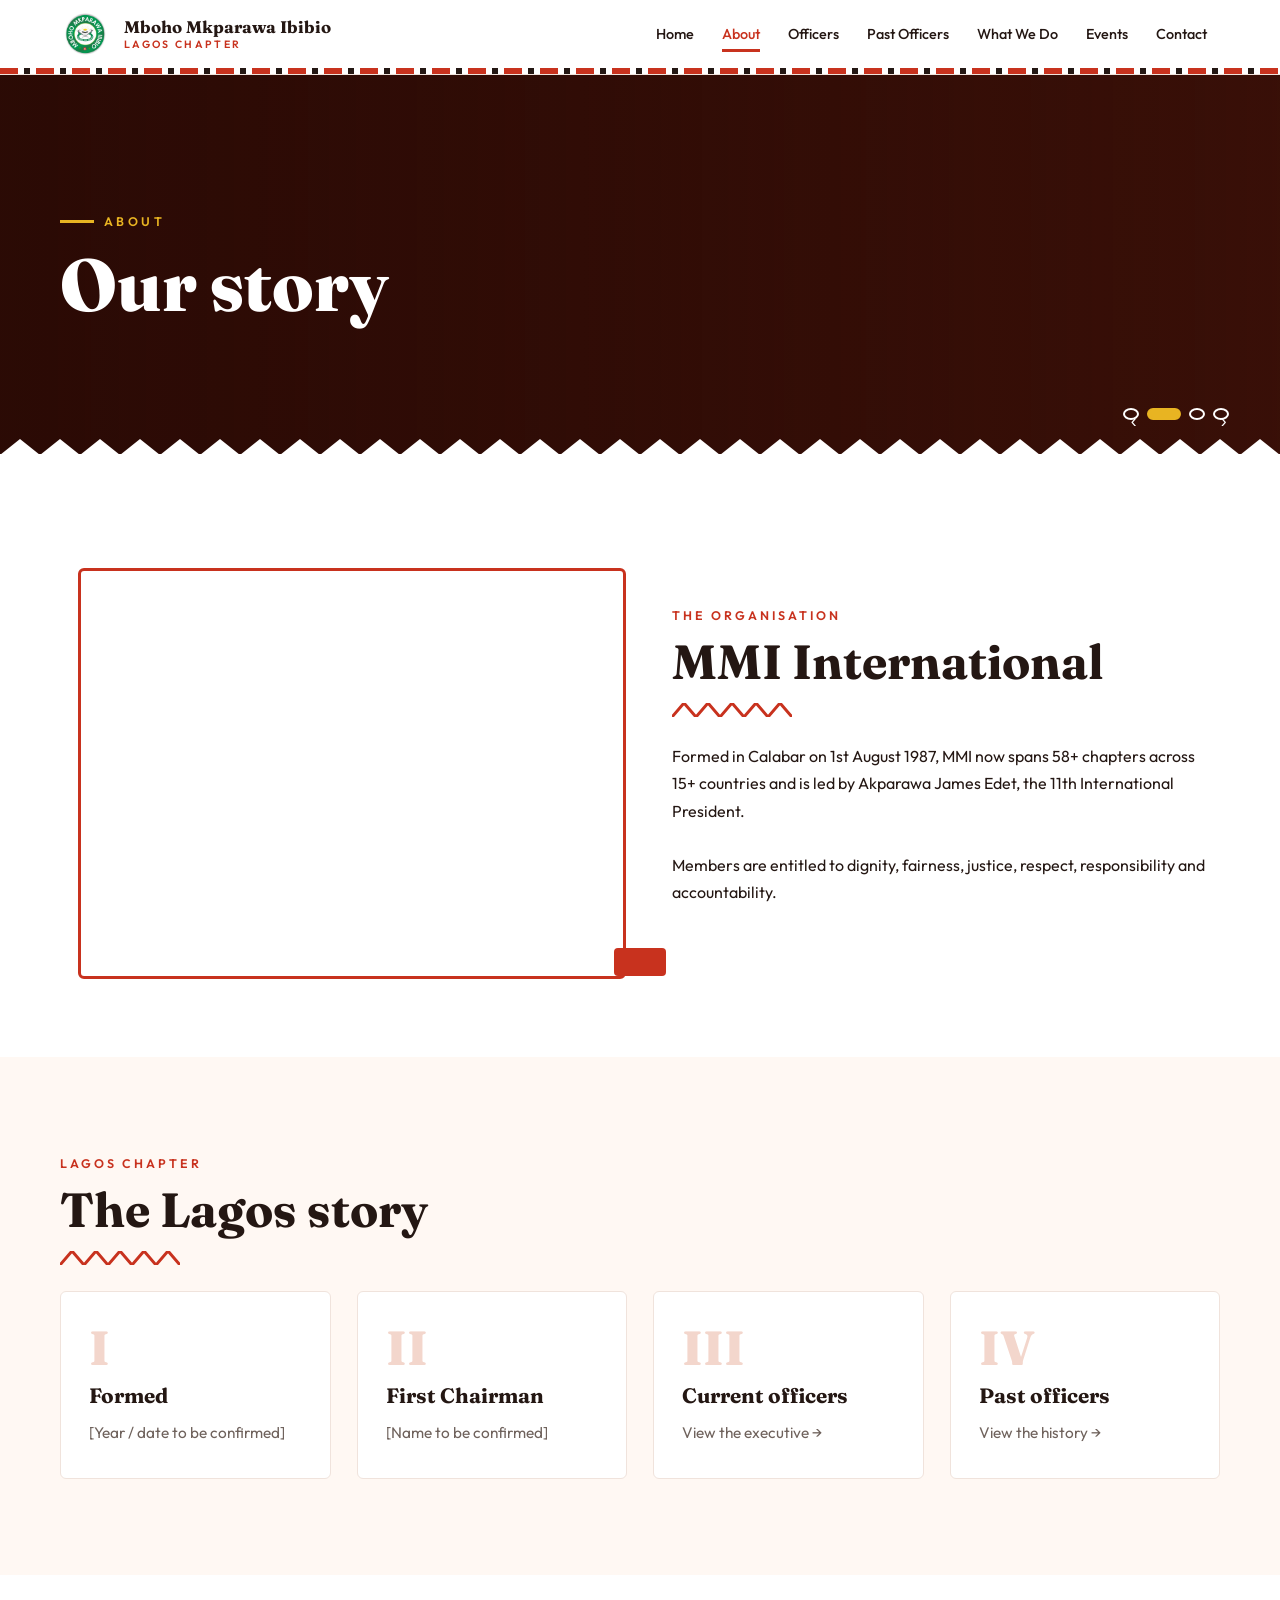
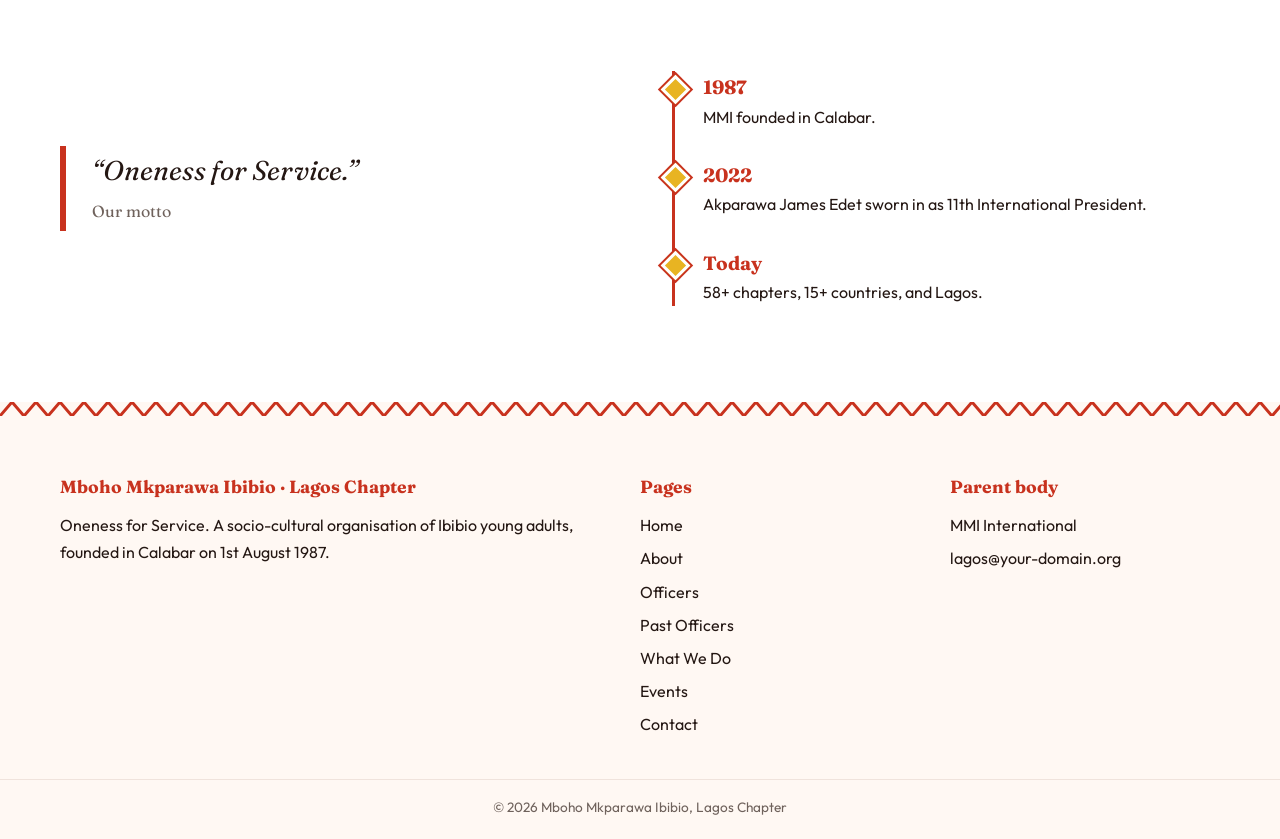
==== about/index.html @ ef2aa891 "updates" ====
<!DOCTYPE html><html lang="en"><head><meta charset="utf-8"><meta name="viewport" content="width=device-width,initial-scale=1"><title>About | MMI Lagos Chapter</title><meta name="description" content="Mboho Mkparawa Ibibio, Lagos Chapter. Oneness for Service."><link rel="icon" href="../assets/logo.jpg"><link href="https://fonts.googleapis.com/css2?family=Fraunces:ital,wght@0,600;0,700;0,800;1,600&family=Outfit:wght@400;500;600&display=swap" rel="stylesheet"><link rel="stylesheet" href="../css/style.css"></head><body data-root="../">
<div class="hero sm" data-s="4,0"><div class="wrap"><span class="tag">ABOUT</span><h1>Our story</h1></div></div>
<section><div class="wrap split"><div class="frame rv"><img data-i="3" alt="MMI members"></div><div class="rv"><span class="k">The organisation</span><h2>MMI International</h2><div class="zz"></div><p>Formed in Calabar on 1st August 1987, MMI now spans 58+ chapters across 15+ countries and is led by Akparawa James Edet, the 11th International President.</p><br><p>Members are entitled to dignity, fairness, justice, respect, responsibility and accountability.</p></div></div></section>
<section class="cr"><div class="wrap"><span class="k rv">Lagos Chapter</span><h2 class="rv">The Lagos story</h2><div class="zz"></div><div class="grid"><div class="card rv"><div class="n">I</div><h3>Formed</h3><p>[Year / date to be confirmed]</p></div><div class="card rv"><div class="n">II</div><h3>First Chairman</h3><p>[Name to be confirmed]</p></div><a class="card rv" href="../officers/"><div class="n">III</div><h3>Current officers</h3><p>View the executive →</p></a><a class="card rv" href="../past-officers/"><div class="n">IV</div><h3>Past officers</h3><p>View the history →</p></a></div></div></section>
<section><div class="wrap split"><div class="quote rv">“Oneness for Service.”<br><small style="font-size:1rem;font-style:normal;color:var(--mut)">Our motto</small></div><div class="tl"><div class="rv"><b>1987</b><br>MMI founded in Calabar.</div><div class="rv"><b>2022</b><br>Akparawa James Edet sworn in as 11th International President.</div><div class="rv"><b>Today</b><br>58+ chapters, 15+ countries, and Lagos.</div></div></div></section>
<script src="../js/data.js"></script><script src="../js/main.js"></script></body></html>
---- css/style.css ----
:root{--red:#c8321e;--coral:#ff6b4a;--gr:#059a52;--gold:#e8b422;--ink:#241713;--mut:#6f625c;--cream:#fff8f3;--line:#f0e3dc;--zig:url("data:image/svg+xml,%3Csvg xmlns='http://www.w3.org/2000/svg' width='48' height='14'%3E%3Cpath d='M0 14L12 0l12 14L36 0l12 14' fill='none' stroke='%23c8321e' stroke-width='3'/%3E%3C/svg%3E");--nsi:url("data:image/svg+xml,%3Csvg xmlns='http://www.w3.org/2000/svg' width='90' height='90' fill='none' stroke='%23fff' stroke-opacity='.16' stroke-width='3'%3E%3Ccircle cx='22' cy='22' r='10'/%3E%3Cpath d='M60 12v20M50 22h20M14 62c10-14 22 14 32 0M64 58l12 12M76 58L64 70'/%3E%3C/svg%3E")}
*{box-sizing:border-box;margin:0}html{scroll-behavior:smooth}
body{font-family:'Outfit',system-ui,sans-serif;background:#fff;color:var(--ink);line-height:1.7;opacity:0;transition:opacity .5s}
body.ready{opacity:1}body.leave{opacity:0;transition:.3s}
a{color:inherit;text-decoration:none}img{max-width:100%;display:block}
h1,h2,h3,.num{font-family:'Fraunces',Georgia,serif}
.wrap{width:min(1160px,92%);margin:auto}
header{position:sticky;top:0;z-index:60;background:#fffffff2;backdrop-filter:blur(10px);border-bottom:4px solid transparent;border-image:var(--zig) 0 0 4 0 round}
header{border-bottom:0;box-shadow:0 1px 0 var(--line)}header:after{content:"";display:block;height:6px;background:repeating-linear-gradient(90deg,var(--red) 0 18px,#fff 18px 24px,var(--ink) 24px 30px,#fff 30px 36px)}
.nav{display:flex;align-items:center;justify-content:space-between;padding:8px 0}
.brand{display:flex;align-items:center;gap:12px;font-family:'Fraunces',serif;font-weight:700;font-size:1.05rem;line-height:1.15}
.brand img{width:52px;height:52px;border-radius:50%;transition:transform .7s}.brand:hover img{transform:rotate(360deg)}
.brand small{display:block;font-family:'Outfit';font-size:.66rem;letter-spacing:.22em;color:var(--red);font-weight:600}
nav ul{display:flex;gap:2px;list-style:none;padding:0}
nav a{display:block;padding:8px 13px;font-size:.9rem;font-weight:500;position:relative}
nav a:after{content:"";position:absolute;left:13px;right:13px;bottom:2px;height:3px;background:var(--red);transform:scaleX(0);transform-origin:left;transition:.35s}
nav a:hover:after,nav a.on:after{transform:scaleX(1)}nav a.on{color:var(--red)}
.burger{display:none;background:none;border:0;width:42px;height:42px;cursor:pointer}.burger span{display:block;height:3px;background:var(--red);margin:6px 8px;border-radius:2px}
.hero{position:relative;height:min(86vh,720px);overflow:hidden;color:#fff;display:grid;align-items:center;background:#3a1008}
.hero.sm{height:380px}
.sl{position:absolute;inset:0;overflow:hidden;transform:translateX(100%)}
.sl.cur{transform:none}.sl.prev{transform:translateX(-100%)}.sl.mv{transition:transform 1.1s cubic-bezier(.7,0,.2,1)}
.sl i{position:absolute;inset:0;background:center/cover no-repeat;transform:scale(1.02)}.sl.cur i{animation:kb 9s ease-out forwards}
@keyframes kb{to{transform:scale(1.14)}}
.hero:before{content:"";position:absolute;inset:0;z-index:2;background:linear-gradient(90deg,#2a0a05ee,#2a0a0599 45%,#2a0a0510)}
.hero:after{content:"";position:absolute;left:0;right:0;bottom:-1px;height:16px;z-index:3;background:url("data:image/svg+xml,%3Csvg xmlns='http://www.w3.org/2000/svg' width='40' height='16'%3E%3Cpath d='M0 16L20 0l20 16z' fill='%23fff'/%3E%3C/svg%3E") repeat-x}
.hero .wrap{position:relative;z-index:4}
.tag{display:inline-flex;align-items:center;gap:10px;font-size:.78rem;letter-spacing:.28em;font-weight:600;color:var(--gold);margin-bottom:14px}.tag:before{content:"";width:34px;height:3px;background:var(--gold)}
h1{font-size:clamp(2.4rem,6vw,4.6rem);line-height:1.05;font-weight:800;max-width:760px}h1 em{font-style:italic;color:var(--gold);font-weight:600}
.hero p{max-width:520px;margin:18px 0 28px;font-size:1.1rem;opacity:.95}
.dots{position:absolute;z-index:5;bottom:34px;right:4%;display:flex;gap:8px;align-items:center}
.dots button{width:12px;height:12px;border-radius:50%;border:2px solid #fff;background:none;cursor:pointer;transition:.3s}.dots button.on{width:34px;border-radius:8px;background:var(--gold);border-color:var(--gold)}
.arr{background:#ffffff26;border:0;color:#fff;width:42px;height:42px;border-radius:50%;cursor:pointer;font-size:1.1rem;transition:.25s}.arr:hover{background:var(--red)}
.btn{display:inline-block;padding:14px 30px;border-radius:4px;font-weight:600;border:2px solid transparent;cursor:pointer;font:inherit;font-weight:600;transition:.3s;position:relative;overflow:hidden}
.btn.p{background:var(--red);color:#fff}.btn.p:hover{background:#a82614;transform:translateY(-3px);box-shadow:0 12px 26px #c8321e55}
.btn.o{border-color:#fff;color:#fff;margin-left:10px}.btn.o:hover{background:#fff;color:var(--red)}
section{padding:96px 0}.cr{background:var(--cream)}
.k{color:var(--red);font-weight:600;letter-spacing:.24em;font-size:.78rem;text-transform:uppercase;display:block;margin-bottom:8px}
h2{font-size:clamp(1.9rem,4vw,3rem);line-height:1.15;font-weight:700;margin-bottom:14px}
.zz{height:14px;background:var(--zig) repeat-x;width:120px;margin:0 0 26px}
.lead{color:var(--mut);max-width:620px;margin-bottom:38px;font-size:1.05rem}
.split{display:grid;grid-template-columns:1fr 1fr;gap:64px;align-items:center}
.frame{position:relative}.frame img{border-radius:6px;width:100%;aspect-ratio:4/3;object-fit:cover;position:relative;z-index:1;background:var(--cream)}
.frame:before{content:"";position:absolute;inset:18px -18px -18px 18px;border:3px solid var(--red);border-radius:6px;transition:.4s}.frame:hover:before{inset:8px -8px -8px 8px}
.emb{width:min(320px,80%);margin:auto;border-radius:50%;box-shadow:0 20px 60px #c8321e33;animation:fl 7s ease-in-out infinite}@keyframes fl{50%{transform:translateY(-14px)}}
.stats{display:grid;grid-template-columns:repeat(auto-fit,minmax(200px,1fr));text-align:center;gap:20px}
.stats div{padding:20px;border-top:4px solid var(--red)}.num{font-size:3.4rem;font-weight:800;color:var(--red);line-height:1}
.grid{display:grid;grid-template-columns:repeat(auto-fit,minmax(250px,1fr));gap:26px}
.card{background:#fff;border:1px solid var(--line);padding:32px 28px;border-radius:6px;transition:.35s;position:relative;display:block}
.card:hover{transform:translateY(-8px);box-shadow:0 22px 44px #c8321e1f;border-color:var(--red)}
.card .n{font-family:'Fraunces';font-size:3rem;font-weight:800;color:#f3d6cc;line-height:1;transition:.3s}.card:hover .n{color:var(--red)}
.card h3{margin:6px 0;font-size:1.3rem}.card p{color:var(--mut);font-size:.96rem}
.gal{display:grid;grid-template-columns:repeat(4,1fr);grid-auto-rows:190px;gap:14px}
.gal div{overflow:hidden;border-radius:6px;background:var(--cream)}.gal div:nth-child(1){grid-column:span 2;grid-row:span 2}.gal div:nth-child(4){grid-column:span 2}
.gal img{width:100%;height:100%;object-fit:cover;transition:transform .8s}.gal div:hover img{transform:scale(1.12)}
.news img{aspect-ratio:16/10;object-fit:cover;border-radius:6px;margin-bottom:14px;transition:.5s}.news:hover img{transform:scale(1.03)}
.news small{color:var(--red);font-weight:600}.news h3{font-size:1.25rem;margin:4px 0}
.cta{background:var(--red) var(--nsi);color:#fff;text-align:center;padding:84px 0}.cta h2{max-width:720px;margin:0 auto 14px}.cta .btn{background:#fff;color:var(--red)}.cta .btn:hover{background:var(--gold);color:var(--ink)}
.quote{font-family:'Fraunces';font-size:1.7rem;font-style:italic;border-left:6px solid var(--red);padding:6px 0 6px 26px;line-height:1.35}
.tl{border-left:3px solid var(--red);padding-left:28px;display:grid;gap:28px}.tl div{position:relative}.tl div:before{content:"";position:absolute;left:-38px;top:8px;width:15px;height:15px;transform:rotate(45deg);background:var(--gold);border:3px solid #fff;box-shadow:0 0 0 2px var(--red)}.tl b{color:var(--red);font-family:'Fraunces';font-size:1.2rem}
.ev{display:flex;gap:22px;align-items:center}.date{min-width:84px;text-align:center;background:var(--red);color:#fff;border-radius:6px;padding:12px 8px;font-weight:600}.date b{display:block;font-family:'Fraunces';font-size:1.9rem;line-height:1}.ev.past .date{background:var(--ink)}
.av{width:84px;height:84px;border-radius:50%;display:grid;place-items:center;font-family:'Fraunces';font-weight:800;font-size:1.7rem;color:#fff;background:var(--red);margin:0 0 14px;box-shadow:0 0 0 4px #fff,0 0 0 7px var(--gold)}
.ofc{text-align:center}.ofc .av{margin:0 auto 18px}.ofc small{color:var(--red);font-weight:600;letter-spacing:.12em;text-transform:uppercase;font-size:.74rem}
.note{background:var(--cream);border-left:5px solid var(--gold);padding:14px 18px;margin-bottom:30px}
.tw{overflow-x:auto;border:1px solid var(--line);border-radius:6px}table{width:100%;border-collapse:collapse;min-width:560px}
th{background:var(--red);color:#fff;text-align:left;padding:15px 20px;font-family:'Fraunces';font-weight:600}td{padding:14px 20px;border-top:1px solid var(--line)}tr:nth-child(even) td{background:var(--cream)}tr:hover td{background:#ffe9e2}
form{display:grid;gap:14px}input,textarea{width:100%;padding:15px 16px;border:1px solid #e3d3ca;border-radius:4px;font:inherit;background:#fff;transition:.25s}input:focus,textarea:focus{outline:0;border-color:var(--red);box-shadow:0 0 0 4px #c8321e1f}.search{max-width:360px;margin-bottom:18px}
footer{background:var(--cream);padding:70px 0 20px;position:relative}footer:before{content:"";position:absolute;top:0;left:0;right:0;height:14px;background:var(--zig) repeat-x}
footer .g{display:grid;grid-template-columns:2fr 1fr 1fr;gap:40px}footer h4{font-family:'Fraunces';color:var(--red);margin-bottom:10px;font-size:1.1rem}footer ul{padding:0;list-style:none}footer li{margin:6px 0}footer a:hover{color:var(--red)}
.copy{border-top:1px solid var(--line);margin-top:34px;padding-top:16px;text-align:center;font-size:.85rem;color:var(--mut)}
.rv{opacity:0;transform:translateY(40px);transition:opacity .9s,transform .9s}.rv.in{opacity:1;transform:none}
.toast{position:fixed;bottom:24px;left:50%;transform:translate(-50%,100px);background:var(--red);color:#fff;padding:14px 26px;border-radius:4px;transition:.4s;z-index:99}.toast.show{transform:translate(-50%,0)}
@media(max-width:860px){.split,footer .g{grid-template-columns:1fr;gap:40px}.gal{grid-template-columns:1fr 1fr}.gal div:nth-child(1),.gal div:nth-child(4){grid-column:span 2}.burger{display:block}
nav ul{position:fixed;inset:76px 4% auto;flex-direction:column;background:#fff;padding:12px;border-radius:8px;box-shadow:0 20px 50px #0004;opacity:0;transform:translateY(-16px);pointer-events:none;transition:.3s}nav.open ul{opacity:1;transform:none;pointer-events:auto}.hero:before{background:#2a0a05cc}.dots{left:4%;right:auto}}
@media(prefers-reduced-motion:reduce){*{animation:none!important;transition:none!important}.rv{opacity:1;transform:none}.sl{transition:none}}
.ci{list-style:none;padding:0;display:grid;gap:16px}.ci li{display:flex;gap:14px;align-items:flex-start}.ci svg{flex:none;color:var(--red);background:var(--cream);padding:10px;width:44px;height:44px;border-radius:50%;transition:.3s}.ci li:hover svg{background:var(--red);color:#fff}.ci span{padding-top:8px}
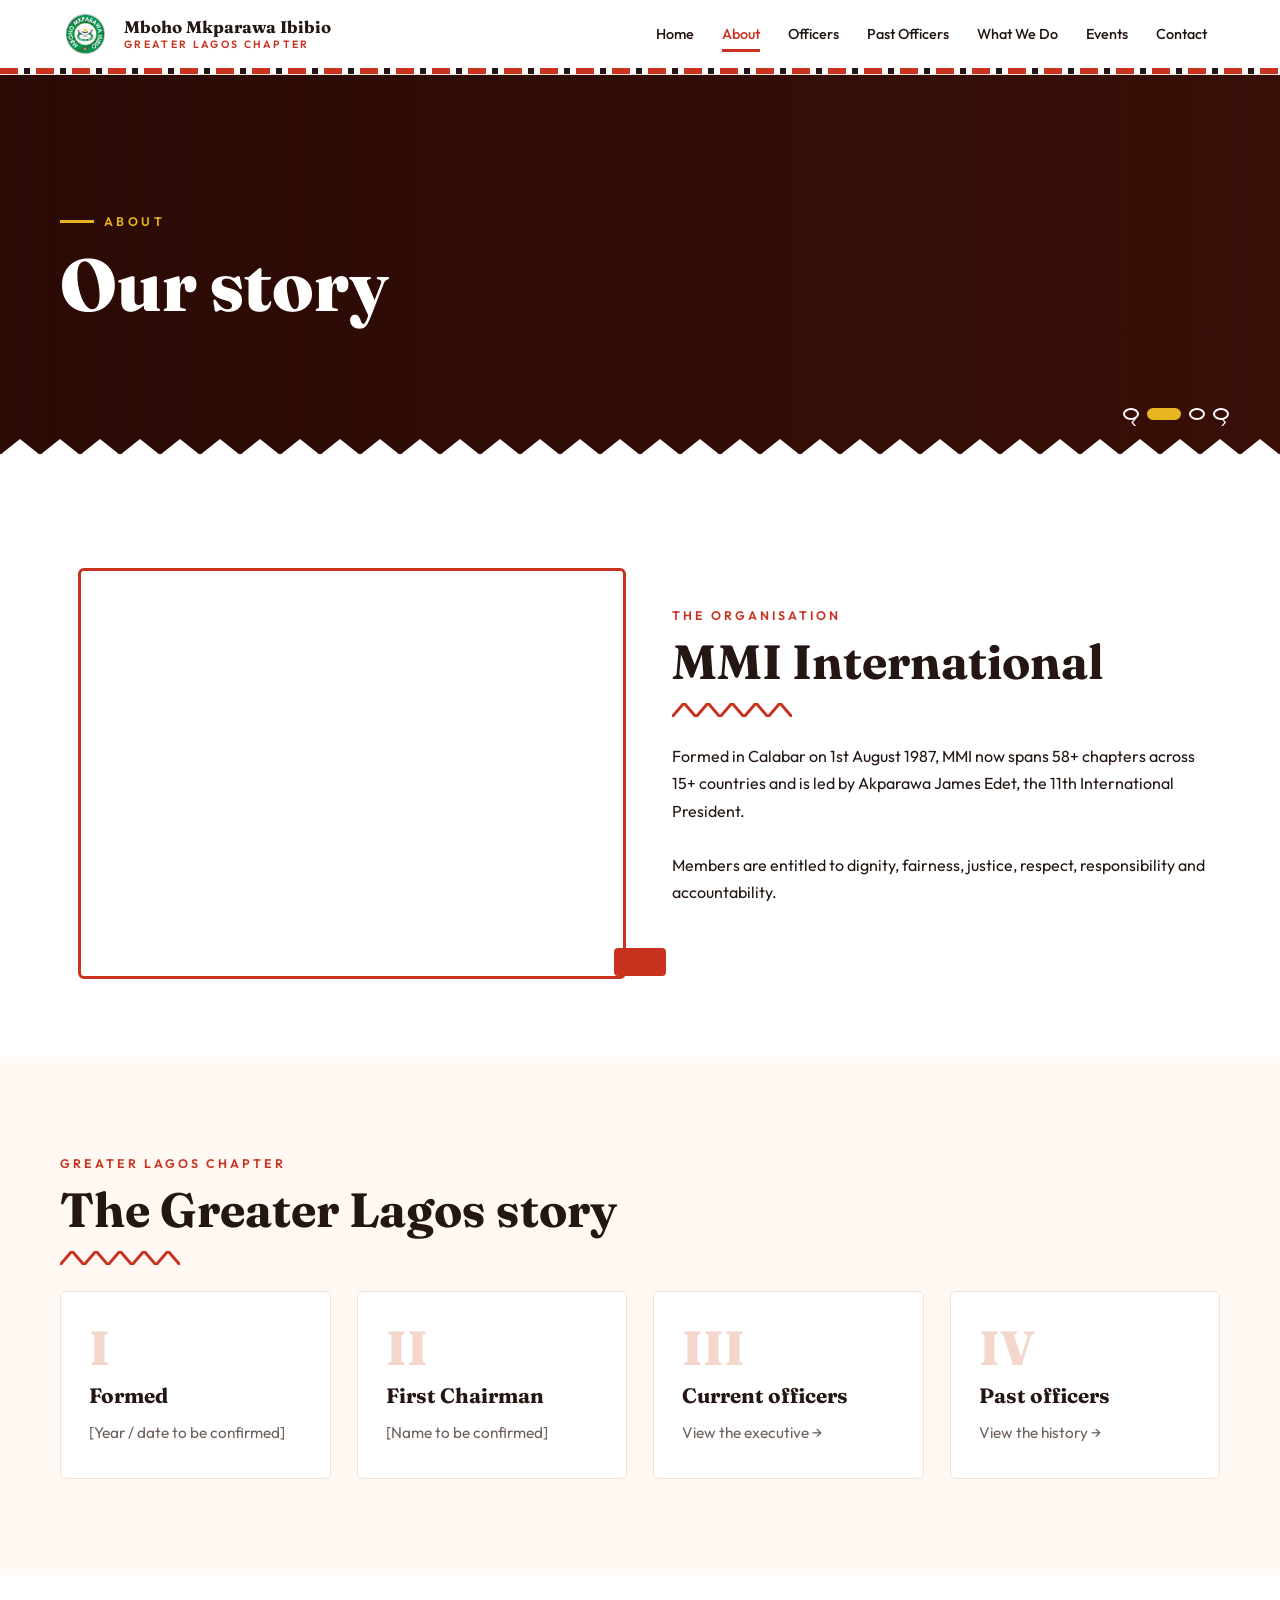
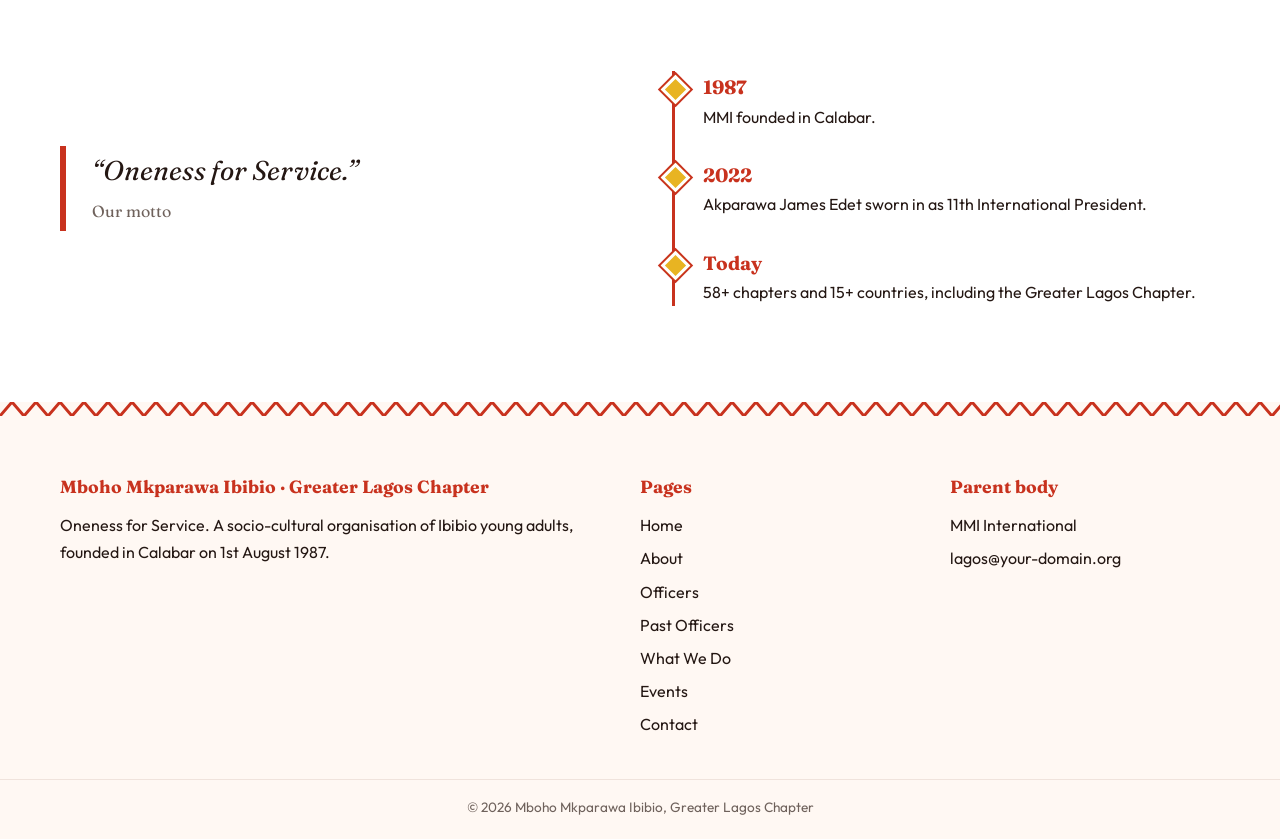
==== commit dd9717d5: "updates" ====
--- a/about/index.html
+++ b/about/index.html
@@ -1,6 +1,6 @@
-<!DOCTYPE html><html lang="en"><head><meta charset="utf-8"><meta name="viewport" content="width=device-width,initial-scale=1"><title>About | MMI Lagos Chapter</title><meta name="description" content="Mboho Mkparawa Ibibio, Lagos Chapter. Oneness for Service."><link rel="icon" href="../assets/logo.jpg"><link href="https://fonts.googleapis.com/css2?family=Fraunces:ital,wght@0,600;0,700;0,800;1,600&family=Outfit:wght@400;500;600&display=swap" rel="stylesheet"><link rel="stylesheet" href="../css/style.css"></head><body data-root="../">
+<!DOCTYPE html><html lang="en"><head><meta charset="utf-8"><meta name="viewport" content="width=device-width,initial-scale=1"><title>About | MMI Greater Lagos Chapter</title><meta name="description" content="Mboho Mkparawa Ibibio, Greater Lagos Chapter. Oneness for Service."><link rel="icon" href="../assets/logo.jpg"><link href="https://fonts.googleapis.com/css2?family=Fraunces:ital,wght@0,600;0,700;0,800;1,600&family=Outfit:wght@400;500;600&display=swap" rel="stylesheet"><link rel="stylesheet" href="../css/style.css"></head><body data-root="../">
 <div class="hero sm" data-s="4,0"><div class="wrap"><span class="tag">ABOUT</span><h1>Our story</h1></div></div>
 <section><div class="wrap split"><div class="frame rv"><img data-i="3" alt="MMI members"></div><div class="rv"><span class="k">The organisation</span><h2>MMI International</h2><div class="zz"></div><p>Formed in Calabar on 1st August 1987, MMI now spans 58+ chapters across 15+ countries and is led by Akparawa James Edet, the 11th International President.</p><br><p>Members are entitled to dignity, fairness, justice, respect, responsibility and accountability.</p></div></div></section>
-<section class="cr"><div class="wrap"><span class="k rv">Lagos Chapter</span><h2 class="rv">The Lagos story</h2><div class="zz"></div><div class="grid"><div class="card rv"><div class="n">I</div><h3>Formed</h3><p>[Year / date to be confirmed]</p></div><div class="card rv"><div class="n">II</div><h3>First Chairman</h3><p>[Name to be confirmed]</p></div><a class="card rv" href="../officers/"><div class="n">III</div><h3>Current officers</h3><p>View the executive →</p></a><a class="card rv" href="../past-officers/"><div class="n">IV</div><h3>Past officers</h3><p>View the history →</p></a></div></div></section>
-<section><div class="wrap split"><div class="quote rv">“Oneness for Service.”<br><small style="font-size:1rem;font-style:normal;color:var(--mut)">Our motto</small></div><div class="tl"><div class="rv"><b>1987</b><br>MMI founded in Calabar.</div><div class="rv"><b>2022</b><br>Akparawa James Edet sworn in as 11th International President.</div><div class="rv"><b>Today</b><br>58+ chapters, 15+ countries, and Lagos.</div></div></div></section>
+<section class="cr"><div class="wrap"><span class="k rv">Greater Lagos Chapter</span><h2 class="rv">The Greater Lagos story</h2><div class="zz"></div><div class="grid"><div class="card rv"><div class="n">I</div><h3>Formed</h3><p>[Year / date to be confirmed]</p></div><div class="card rv"><div class="n">II</div><h3>First Chairman</h3><p>[Name to be confirmed]</p></div><a class="card rv" href="../officers/"><div class="n">III</div><h3>Current officers</h3><p>View the executive →</p></a><a class="card rv" href="../past-officers/"><div class="n">IV</div><h3>Past officers</h3><p>View the history →</p></a></div></div></section>
+<section><div class="wrap split"><div class="quote rv">“Oneness for Service.”<br><small style="font-size:1rem;font-style:normal;color:var(--mut)">Our motto</small></div><div class="tl"><div class="rv"><b>1987</b><br>MMI founded in Calabar.</div><div class="rv"><b>2022</b><br>Akparawa James Edet sworn in as 11th International President.</div><div class="rv"><b>Today</b><br>58+ chapters and 15+ countries, including the Greater Lagos Chapter.</div></div></div></section>
 <script src="../js/data.js"></script><script src="../js/main.js"></script></body></html>
--- a/css/style.css
+++ b/css/style.css
@@ -74,3 +74,7 @@
 nav ul{position:fixed;inset:76px 4% auto;flex-direction:column;background:#fff;padding:12px;border-radius:8px;box-shadow:0 20px 50px #0004;opacity:0;transform:translateY(-16px);pointer-events:none;transition:.3s}nav.open ul{opacity:1;transform:none;pointer-events:auto}.hero:before{background:#2a0a05cc}.dots{left:4%;right:auto}}
 @media(prefers-reduced-motion:reduce){*{animation:none!important;transition:none!important}.rv{opacity:1;transform:none}.sl{transition:none}}
 .ci{list-style:none;padding:0;display:grid;gap:16px}.ci li{display:flex;gap:14px;align-items:flex-start}.ci svg{flex:none;color:var(--red);background:var(--cream);padding:10px;width:44px;height:44px;border-radius:50%;transition:.3s}.ci li:hover svg{background:var(--red);color:#fff}.ci span{padding-top:8px}
+
+.officer-photo{width:100%;aspect-ratio:4/5;object-fit:cover;object-position:center 50%;border-radius:4px;margin:0 0 20px;background:var(--cream)}.ofc h3{font-size:1.2rem;line-height:1.3;margin-top:6px}.ofc small{display:block}
+
+.of-title{display:inline-block;color:var(--ink);font-family:'Outfit',system-ui,sans-serif;font-size:.72em;font-weight:500;letter-spacing:.04em;margin-right:.35em;vertical-align:middle}
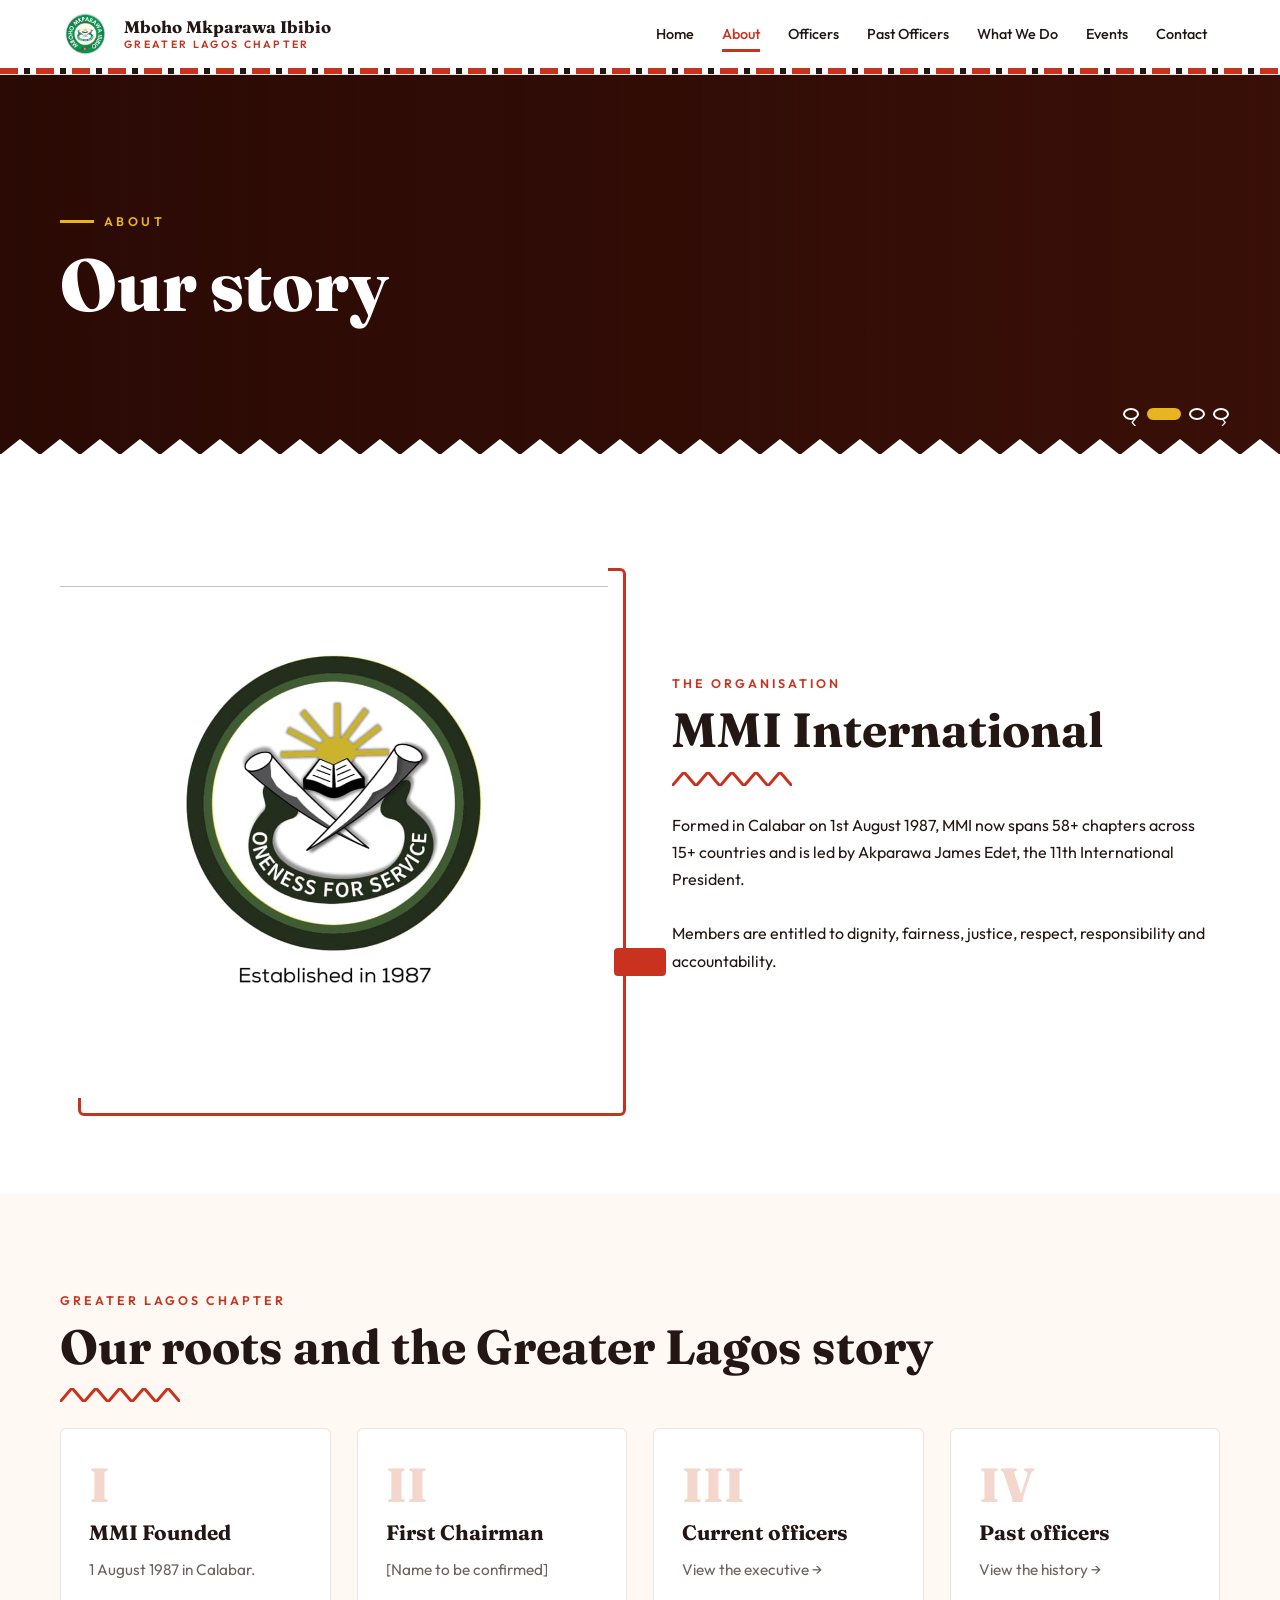
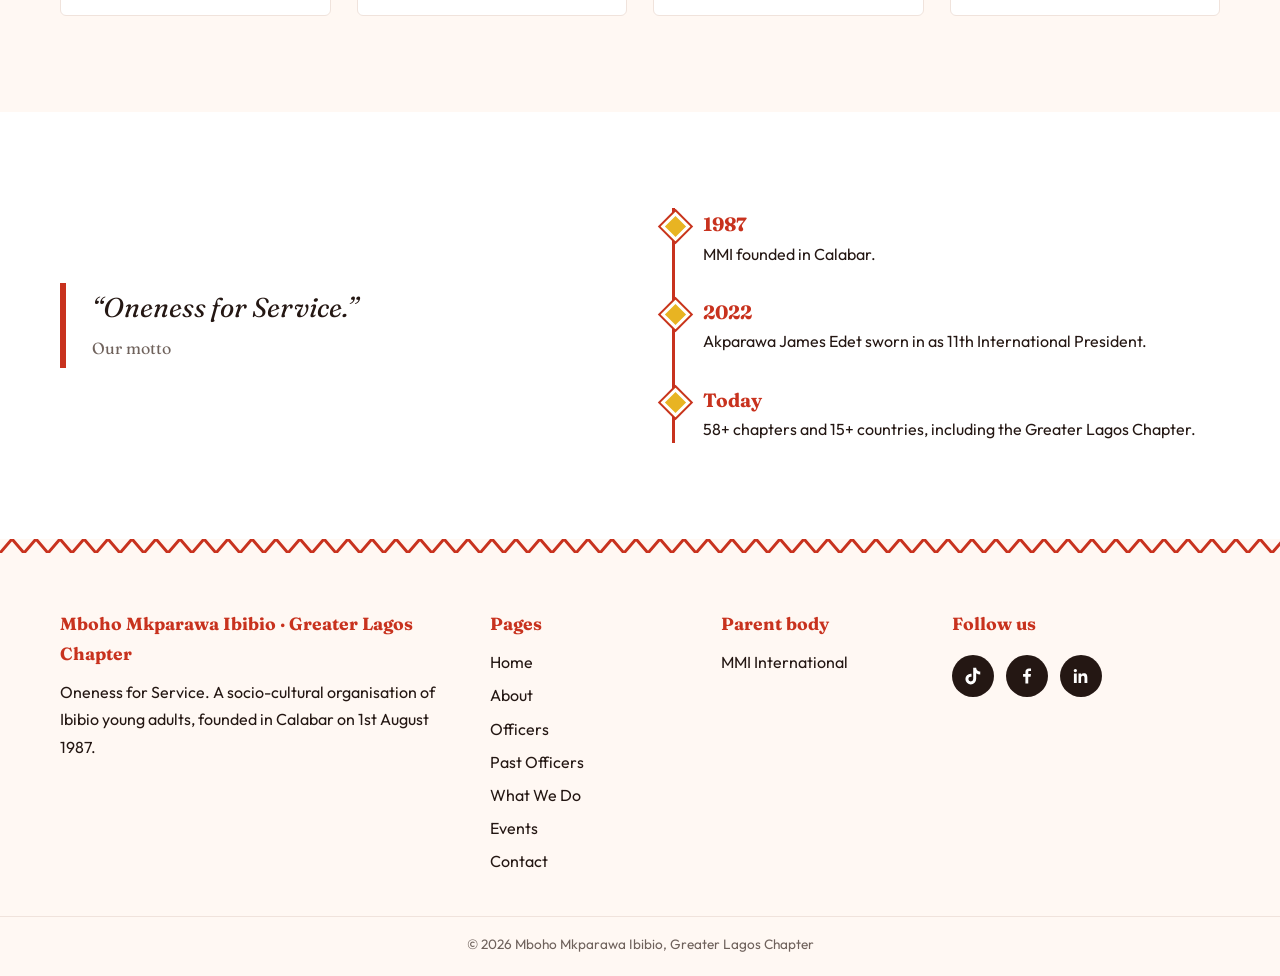
==== commit cb50dd8c: "about" ====
--- a/about/index.html
+++ b/about/index.html
@@ -1,6 +1,6 @@
 <!DOCTYPE html><html lang="en"><head><meta charset="utf-8"><meta name="viewport" content="width=device-width,initial-scale=1"><title>About | MMI Greater Lagos Chapter</title><meta name="description" content="Mboho Mkparawa Ibibio, Greater Lagos Chapter. Oneness for Service."><link rel="icon" href="../assets/logo.jpg"><link href="https://fonts.googleapis.com/css2?family=Fraunces:ital,wght@0,600;0,700;0,800;1,600&family=Outfit:wght@400;500;600&display=swap" rel="stylesheet"><link rel="stylesheet" href="../css/style.css"></head><body data-root="../">
 <div class="hero sm" data-s="4,0"><div class="wrap"><span class="tag">ABOUT</span><h1>Our story</h1></div></div>
-<section><div class="wrap split"><div class="frame rv"><img data-i="3" alt="MMI members"></div><div class="rv"><span class="k">The organisation</span><h2>MMI International</h2><div class="zz"></div><p>Formed in Calabar on 1st August 1987, MMI now spans 58+ chapters across 15+ countries and is led by Akparawa James Edet, the 11th International President.</p><br><p>Members are entitled to dignity, fairness, justice, respect, responsibility and accountability.</p></div></div></section>
-<section class="cr"><div class="wrap"><span class="k rv">Greater Lagos Chapter</span><h2 class="rv">The Greater Lagos story</h2><div class="zz"></div><div class="grid"><div class="card rv"><div class="n">I</div><h3>Formed</h3><p>[Year / date to be confirmed]</p></div><div class="card rv"><div class="n">II</div><h3>First Chairman</h3><p>[Name to be confirmed]</p></div><a class="card rv" href="../officers/"><div class="n">III</div><h3>Current officers</h3><p>View the executive →</p></a><a class="card rv" href="../past-officers/"><div class="n">IV</div><h3>Past officers</h3><p>View the history →</p></a></div></div></section>
+<section><div class="wrap split"><div class="frame rv"><img class="about-emblem" src="../assets/img/ab.jpeg" alt="Mboho Mkparawa Ibibio emblem, established in 1987"></div><div class="rv"><span class="k">The organisation</span><h2>MMI International</h2><div class="zz"></div><p>Formed in Calabar on 1st August 1987, MMI now spans 58+ chapters across 15+ countries and is led by Akparawa James Edet, the 11th International President.</p><br><p>Members are entitled to dignity, fairness, justice, respect, responsibility and accountability.</p></div></div></section>
+<section class="cr"><div class="wrap"><span class="k rv">Greater Lagos Chapter</span><h2 class="rv">Our roots and the Greater Lagos story</h2><div class="zz"></div><div class="grid"><div class="card rv"><div class="n">I</div><h3>MMI Founded</h3><p>1 August 1987 in Calabar.</p></div><div class="card rv"><div class="n">II</div><h3>First Chairman</h3><p>[Name to be confirmed]</p></div><a class="card rv" href="../officers/"><div class="n">III</div><h3>Current officers</h3><p>View the executive →</p></a><a class="card rv" href="../past-officers/"><div class="n">IV</div><h3>Past officers</h3><p>View the history →</p></a></div></div></section>
 <section><div class="wrap split"><div class="quote rv">“Oneness for Service.”<br><small style="font-size:1rem;font-style:normal;color:var(--mut)">Our motto</small></div><div class="tl"><div class="rv"><b>1987</b><br>MMI founded in Calabar.</div><div class="rv"><b>2022</b><br>Akparawa James Edet sworn in as 11th International President.</div><div class="rv"><b>Today</b><br>58+ chapters and 15+ countries, including the Greater Lagos Chapter.</div></div></div></section>
 <script src="../js/data.js"></script><script src="../js/main.js"></script></body></html>
--- a/css/style.css
+++ b/css/style.css
@@ -66,7 +66,7 @@
 th{background:var(--red);color:#fff;text-align:left;padding:15px 20px;font-family:'Fraunces';font-weight:600}td{padding:14px 20px;border-top:1px solid var(--line)}tr:nth-child(even) td{background:var(--cream)}tr:hover td{background:#ffe9e2}
 form{display:grid;gap:14px}input,textarea{width:100%;padding:15px 16px;border:1px solid #e3d3ca;border-radius:4px;font:inherit;background:#fff;transition:.25s}input:focus,textarea:focus{outline:0;border-color:var(--red);box-shadow:0 0 0 4px #c8321e1f}.search{max-width:360px;margin-bottom:18px}
 footer{background:var(--cream);padding:70px 0 20px;position:relative}footer:before{content:"";position:absolute;top:0;left:0;right:0;height:14px;background:var(--zig) repeat-x}
-footer .g{display:grid;grid-template-columns:2fr 1fr 1fr;gap:40px}footer h4{font-family:'Fraunces';color:var(--red);margin-bottom:10px;font-size:1.1rem}footer ul{padding:0;list-style:none}footer li{margin:6px 0}footer a:hover{color:var(--red)}
+footer .g{display:grid;grid-template-columns:2fr 1fr 1fr 1.35fr;gap:32px}footer h4{font-family:'Fraunces';color:var(--red);margin-bottom:10px;font-size:1.1rem}footer ul{padding:0;list-style:none}footer li{margin:6px 0}footer a:hover{color:var(--red)}
 .copy{border-top:1px solid var(--line);margin-top:34px;padding-top:16px;text-align:center;font-size:.85rem;color:var(--mut)}
 .rv{opacity:0;transform:translateY(40px);transition:opacity .9s,transform .9s}.rv.in{opacity:1;transform:none}
 .toast{position:fixed;bottom:24px;left:50%;transform:translate(-50%,100px);background:var(--red);color:#fff;padding:14px 26px;border-radius:4px;transition:.4s;z-index:99}.toast.show{transform:translate(-50%,0)}
@@ -78,3 +78,9 @@
 .officer-photo{width:100%;aspect-ratio:4/5;object-fit:cover;object-position:center 50%;border-radius:4px;margin:0 0 20px;background:var(--cream)}.ofc h3{font-size:1.2rem;line-height:1.3;margin-top:6px}.ofc small{display:block}
 
 .of-title{display:inline-block;color:var(--ink);font-family:'Outfit',system-ui,sans-serif;font-size:.72em;font-weight:500;letter-spacing:.04em;margin-right:.35em;vertical-align:middle}
+
+.event-list{display:grid;gap:18px}.event-list .card{margin:0}
+
+.social-links{display:flex;gap:12px;list-style:none;padding:0}.social-links a{display:grid;place-items:center;width:42px;height:42px;border-radius:50%;background:var(--ink);color:#fff;transition:transform .25s,background .25s}.social-links a:hover{background:var(--red);color:#fff;transform:translateY(-3px)}.social-links svg{width:20px;height:20px;fill:currentColor}
+
+.frame img.about-emblem{aspect-ratio:1;object-fit:contain;background:#fff}
